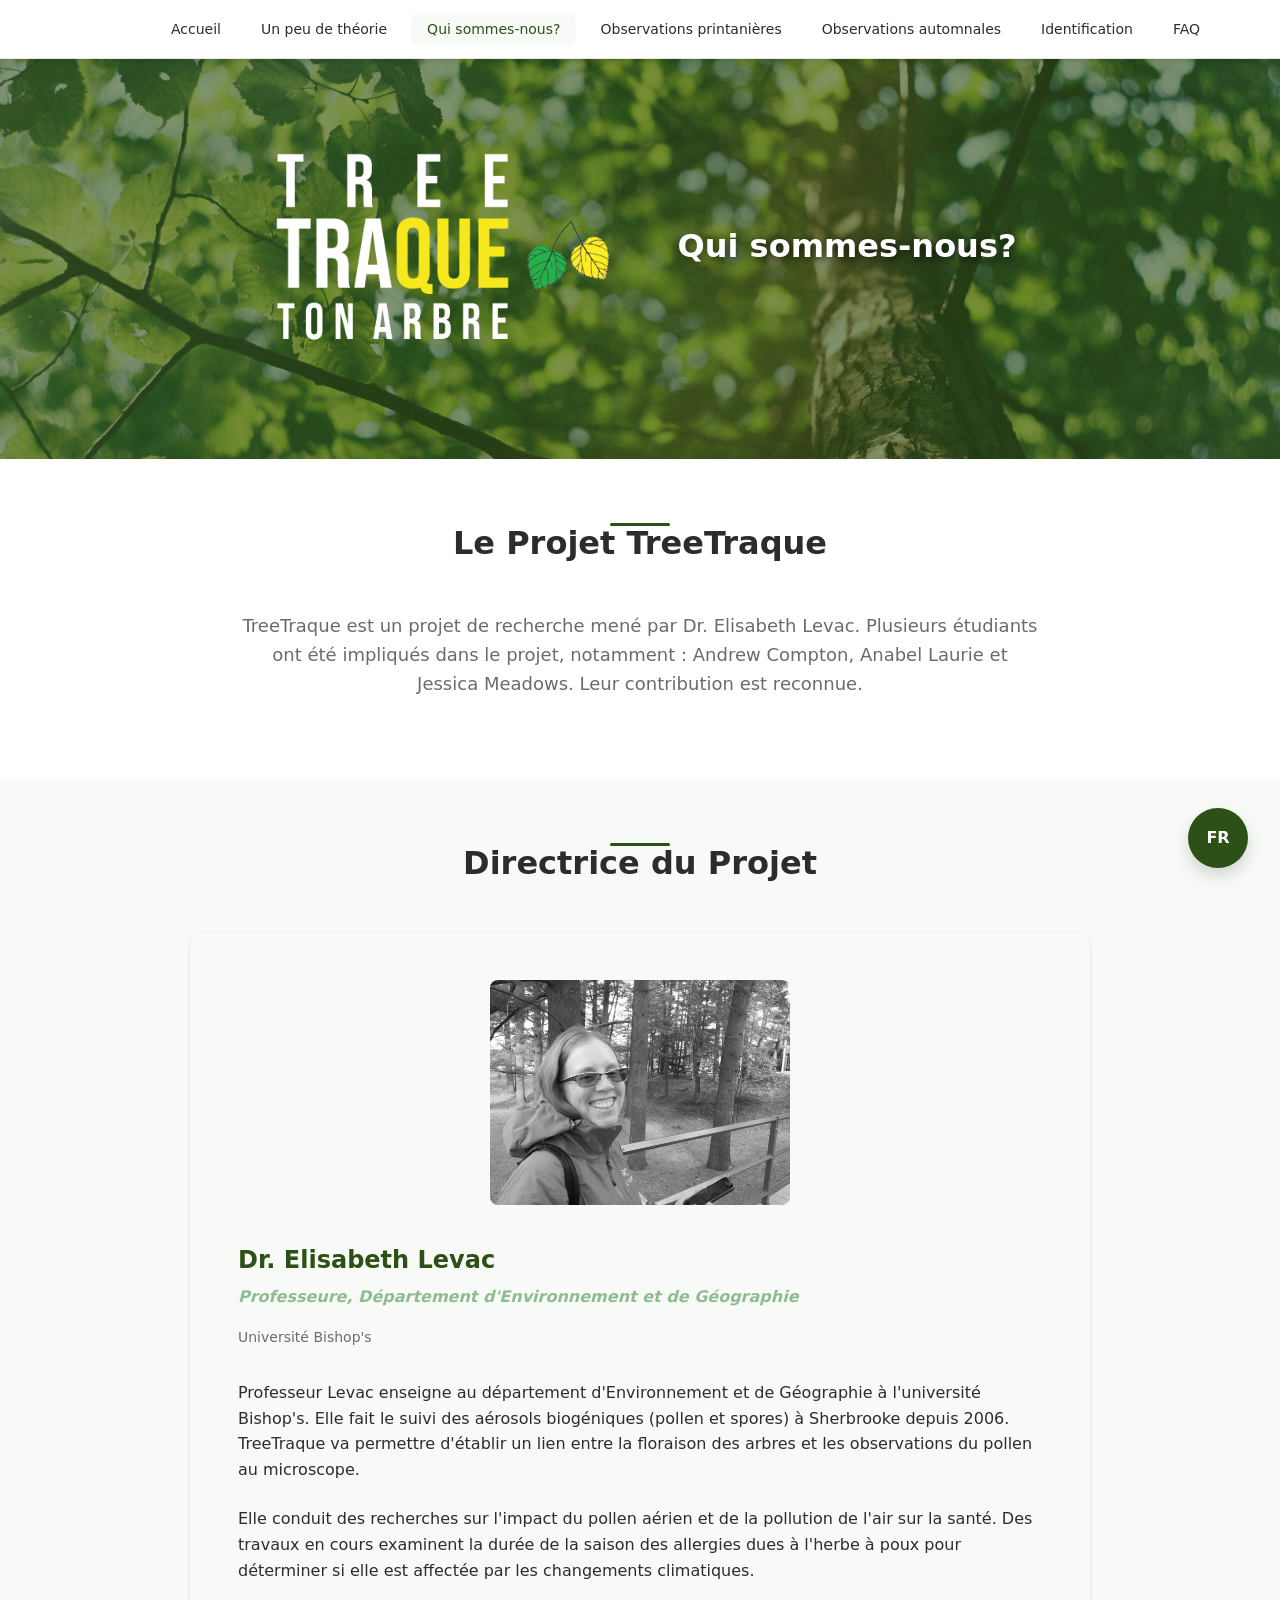
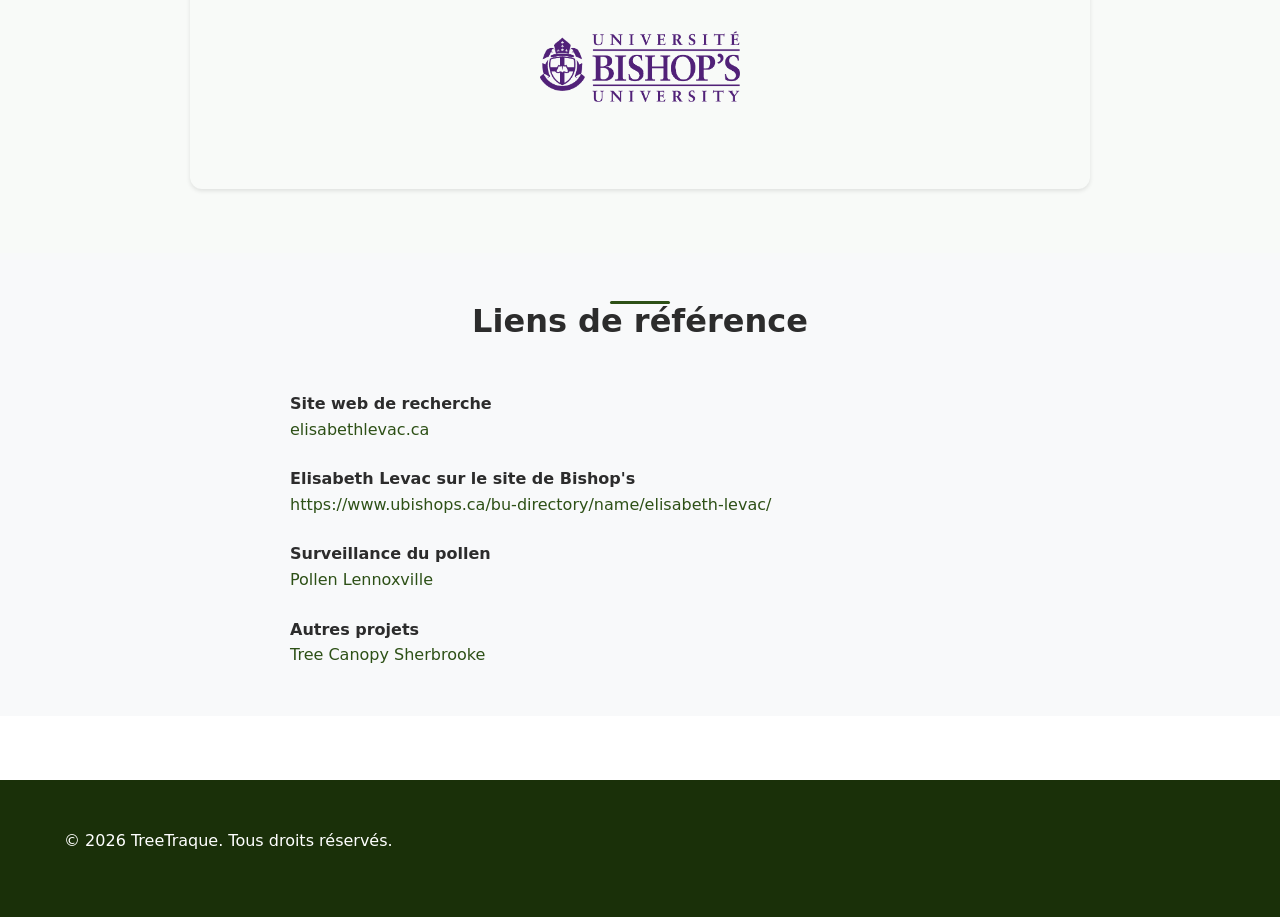
==== apropos.html @ e81f682d "Version de base terminée" ====
<!DOCTYPE html>
<html lang="fr" data-lang="fr">
<head>
    <meta charset="UTF-8">
    <meta name="viewport" content="width=device-width, initial-scale=1.0">
    <title data-i18n="about.page.title">Qui sommes-nous? - TreeTraque</title>
    <meta name="description" data-i18n="about.page.description" content="Découvrez l'équipe et l'organisation derrière TreeTraque, le projet de science participative sur la phénologie des arbres au Canada.">
    
    <!-- CSS -->
    <link rel="stylesheet" href="css/normalize.css">
    <link rel="stylesheet" href="css/style.css">
    <link rel="stylesheet" href="css/responsive.css">
</head>
<body>
    <!-- Header avec navigation -->
    <header class="main-header">
        <div class="container">
            <nav class="main-nav" role="navigation" aria-label="Navigation principale">
                <ul class="nav-list">
                    <li><a href="index.html" data-i18n="nav.home" class="nav-link">Accueil</a></li>
                    <li><a href="theorie.html" data-i18n="nav.theory" class="nav-link">Un peu de théorie</a></li>
                    <li><a href="apropos.html" data-i18n="nav.about" class="nav-link active">Qui sommes-nous?</a></li>
                    <li><a href="printemps.html" data-i18n="nav.spring" class="nav-link">Observations printanières</a></li>
                    <li><a href="automne.html" data-i18n="nav.autumn" class="nav-link">Observations automnales</a></li>
                    <li><a href="identification.html" data-i18n="nav.identification" class="nav-link">Identification</a></li>
                    <li><a href="faq.html" data-i18n="nav.faq" class="nav-link">FAQ</a></li>
                </ul>
                
                <!-- Menu hamburger pour mobile -->
                <button class="mobile-menu-toggle" aria-label="Ouvrir le menu">
                    <span></span>
                    <span></span>
                    <span></span>
                </button>
            </nav>
        </div>
    </header>

    <!-- Contenu principal -->
    <main class="main-content">
        <!-- Section Titre de page -->
        <section class="page-hero page-hero-about">
            <div class="container">
                <div class="hero-logo">
                    <img src="assets/images/TreeTraque_logo_principal.png" alt="TreeTraque">
                </div>
                <div class="hero-text-content">
                    <h1 data-i18n="about.title" class="page-title">Qui sommes-nous?</h1>
                </div>
            </div>
        </section>

        <!-- Section Projet -->
        <section class="mission-section">
            <div class="container">
                <h2 data-i18n="about.project.title" class="section-title">Le Projet TreeTraque</h2>
                <div class="mission-content">
                    <p data-i18n="about.project.description">
                        TreeTraque est un projet de recherche mené par Dr. Elisabeth Levac. Plusieurs étudiants ont été impliqués dans le projet, notamment : Andrew Compton, Anabel Laurie et Jessica Meadows. Leur contribution est reconnue.
                    </p>
                </div>
            </div>
        </section>

        <!-- Section Directrice du Projet -->
        <section class="team-section">
            <div class="container">
                <h2 data-i18n="about.director.title" class="section-title">Directrice du Projet</h2>
                <div class="team-content" style="max-width: 900px; margin: 0 auto;">
                    <div class="team-member-profile">
                        <!-- Photo de Dr. Levac -->
                        <div style="text-align: center; margin-bottom: var(--spacing-lg);">
                            <img src="assets/images/Levac.png" alt="Dr. Elisabeth Levac" style="max-width: 300px; width: 100%; height: auto; border-radius: 8px;">
                        </div>
                        
                        <h3 data-i18n="about.director.name">Dr. Elisabeth Levac</h3>
                        <p class="team-role" data-i18n="about.director.role">Professeure, Département d'Environnement et de Géographie</p>
                        <p class="team-affiliation" data-i18n="about.director.affiliation">Université Bishop's</p>
                        
                        <div style="margin-top: var(--spacing-lg);">
                            <p data-i18n="about.director.bio1">
                                Professeur Levac enseigne au département d'Environnement et de Géographie à l'université Bishop's. Elle fait le suivi des aérosols biogéniques (pollen et spores) à Sherbrooke depuis 2006. TreeTraque va permettre d'établir un lien entre la floraison des arbres et les observations du pollen au microscope.
                            </p>
                            
                            <p style="margin-top: var(--spacing-md);" data-i18n="about.director.bio2">
                                Elle conduit des recherches sur l'impact du pollen aérien et de la pollution de l'air sur la santé. Des travaux en cours examinent la durée de la saison des allergies dues à l'herbe à poux pour déterminer si elle est affectée par les changements climatiques.
                            </p>
                        </div>
                        
                        <!-- Logo Bishop's University -->
                        <div style="text-align: center; margin-top: var(--spacing-xl); margin-bottom: var(--spacing-lg);">
                            <img src="assets/images/BU.png" alt="Bishop's University" style="max-width: 200px; width: 100%; height: auto;">
                        </div>
                    </div>
                </div>
            </div>
        </section>

        <!-- Section Liens de référence -->
        <section class="links-section" style="background-color: var(--color-background-alt, #f8f9fa); padding: var(--spacing-xl) 0;">
            <div class="container">
                <h2 data-i18n="about.links.title" class="section-title">Liens de référence</h2>
                <div style="max-width: 700px; margin: 0 auto;">
                    <div style="display: flex; flex-direction: column; gap: var(--spacing-md);">
                        <div>
                            <strong data-i18n="about.links.website">Site web de recherche</strong><br>
                            <a href="https://elisabethlevac.ca" target="_blank" rel="noopener noreferrer">elisabethlevac.ca</a>
                        </div>
                        
                        <div>
                            <strong data-i18n="about.links.bishops">Elisabeth Levac sur le site de Bishop's</strong><br>
                            <a href="https://www.ubishops.ca/bu-directory/name/elisabeth-levac/" target="_blank" rel="noopener noreferrer">https://www.ubishops.ca/bu-directory/name/elisabeth-levac/</a>
                        </div>
                        
                        <div>
                            <strong data-i18n="about.links.pollen">Surveillance du pollen</strong><br>
                            <a href="https://pollenlennoxville.ca" target="_blank" rel="noopener noreferrer"><span data-i18n="about.links.pollen.name">Pollen Lennoxville</span></a>
                        </div>
                        
                        <div>
                            <strong data-i18n="about.links.other">Autres projets</strong><br>
                            <a href="https://www.treecanopysherbrooke.ca/" target="_blank" rel="noopener noreferrer"><span data-i18n="about.links.canopy">Tree Canopy Sherbrooke</span></a>
                        </div>
                    </div>
                </div>
            </div>
        </section>
    </main>

    <!-- Footer -->
    <footer class="main-footer">
        <div class="container">
            <div class="footer-content">
                <p data-i18n="footer.copyright">&copy; 2026 TreeTraque. Tous droits réservés.</p>
            </div>
        </div>
    </footer>

    <!-- Bouton de changement de langue (fixé en bas à droite) -->
    <div class="language-switcher" id="languageSwitcher">
        <button class="lang-btn" id="langToggle" aria-label="Changer de langue">
            <span class="lang-text" id="langText">FR</span>
        </button>
    </div>

    <!-- Scripts -->
    <script src="js/utils.js"></script>
    <script src="js/navigation.js"></script>
    <script src="js/main.js"></script>
</body>
</html>
---- css/style.css ----
/* ========================================
   TreeTraque - CSS Principal
   Site de science participative sur la phénologie des arbres
   ======================================== */

/* ========================================
   VARIABLES CSS
   ======================================== */
:root {
  /* Couleurs principales */
  --primary-color: #2d5016;
  --primary-light: #4a7c29;
  --primary-dark: #1a3009;
  --secondary-color: #8fbc8f;
  --accent-color: #ff6b35;
  
  /* Couleurs neutres */
  --text-dark: #2c2c2c;
  --text-light: #6b6b6b;
  --text-white: #ffffff;
  --bg-light: #f8faf8;
  --bg-white: #ffffff;
  --border-light: #e8e8e8;
  
  /* Typographie */
  --font-primary: 'Segoe UI', -apple-system, BlinkMacSystemFont, system-ui, sans-serif;
  --font-size-base: 16px;
  --font-size-sm: 14px;
  --font-size-lg: 18px;
  --font-size-xl: 24px;
  --font-size-2xl: 32px;
  --font-size-3xl: 48px;
  
  /* Espacement */
  --spacing-xs: 8px;
  --spacing-sm: 16px;
  --spacing-md: 24px;
  --spacing-lg: 32px;
  --spacing-xl: 48px;
  --spacing-2xl: 64px;
  
  /* Transitions */
  --transition-fast: 0.2s ease;
  --transition-normal: 0.3s ease;
  --transition-slow: 0.5s ease;
  
  /* Shadows */
  --shadow-sm: 0 2px 4px rgba(0, 0, 0, 0.1);
  --shadow-md: 0 4px 8px rgba(0, 0, 0, 0.12);
  --shadow-lg: 0 8px 16px rgba(0, 0, 0, 0.15);
  
  /* Border radius */
  --radius-sm: 4px;
  --radius-md: 8px;
  --radius-lg: 12px;
  --radius-full: 50px;
  
  /* Z-index */
  --z-header: 1000;
  --z-language-switcher: 1100;
  --z-modal: 2000;
}

/* ========================================
   RESET ET BASE
   ======================================== */
*,
*::before,
*::after {
  box-sizing: border-box;
}

html {
  scroll-behavior: smooth;
}

body {
  margin: 0;
  padding: 0;
  font-family: var(--font-primary);
  font-size: var(--font-size-base);
  line-height: 1.6;
  color: var(--text-dark);
  background-color: var(--bg-white);
}

/* ========================================
   TYPOGRAPHIE
   ======================================== */
h1, h2, h3, h4, h5, h6 {
  margin: 0 0 var(--spacing-md) 0;
  font-weight: 600;
  line-height: 1.3;
  color: var(--text-dark);
}

h1 {
  font-size: var(--font-size-3xl);
}

h2 {
  font-size: var(--font-size-2xl);
}

h3 {
  font-size: var(--font-size-xl);
}

p {
  margin: 0 0 var(--spacing-sm) 0;
  line-height: 1.6;
}

a {
  color: var(--primary-color);
  text-decoration: none;
  transition: color var(--transition-fast);
}

a:hover {
  color: var(--primary-light);
}

/* ========================================
   CONTENEUR PRINCIPAL
   ======================================== */
.container {
  max-width: 1200px;
  margin: 0 auto;
  padding: 0 var(--spacing-md);
}

@media (max-width: 768px) {
  .container {
    padding: 0 var(--spacing-sm);
  }
}

/* ========================================
   HEADER ET NAVIGATION
   ======================================== */
.main-header {
  background: var(--bg-white);
  border-bottom: 1px solid var(--border-light);
  box-shadow: var(--shadow-sm);
  position: sticky;
  top: 0;
  z-index: var(--z-header);
}

.main-header .container {
  display: flex;
  align-items: center;
  justify-content: center;
  padding-top: var(--spacing-sm);
  padding-bottom: var(--spacing-sm);
  flex-wrap: nowrap;
}

/* Navigation principale */
.main-nav {
  width: 100%;
  display: flex;
  justify-content: flex-end;
}

.main-nav .nav-list {
  display: flex;
  list-style: none;
  margin: 0;
  padding: 0;
  gap: var(--spacing-xs);
  flex-wrap: nowrap;
  align-items: center;
}

.nav-link {
  padding: var(--spacing-xs) var(--spacing-sm);
  font-weight: 500;
  color: var(--text-dark);
  border-radius: var(--radius-md);
  transition: all var(--transition-fast);
  position: relative;
  white-space: nowrap;
  font-size: 14px;
  text-decoration: none;
}

.nav-link:hover,
.nav-link.active {
  color: var(--primary-color);
  background-color: var(--bg-light);
}

/* Responsive navigation - réduction progressive */
@media (max-width: 1200px) {
  .nav-link {
    font-size: 13px;
    padding: var(--spacing-xs) 10px;
  }
  
  .main-nav .nav-list {
    gap: 4px;
  }
}

@media (max-width: 1000px) {
  .nav-link {
    font-size: 12px;
    padding: var(--spacing-xs) 8px;
  }
}

@media (max-width: 900px) {
  /* Raccourcir certains textes pour économiser l'espace */
  .nav-link[data-i18n="nav.identification"]::after {
    content: "ID";
  }
  .nav-link[data-i18n="nav.identification"] {
    font-size: 0;
  }
}

/* Menu mobile */
.mobile-menu-toggle {
  display: none;
  flex-direction: column;
  gap: 4px;
  background: none;
  border: none;
  cursor: pointer;
  padding: var(--spacing-xs);
  margin-left: var(--spacing-sm);
}

.mobile-menu-toggle span {
  width: 24px;
  height: 2px;
  background-color: var(--text-dark);
  transition: all var(--transition-fast);
}

@media (max-width: 768px) {
  .mobile-menu-toggle {
    display: flex;
  }
  
  .nav-list {
    position: absolute;
    top: 100%;
    left: 0;
    right: 0;
    background: var(--bg-white);
    flex-direction: column;
    padding: var(--spacing-md);
    box-shadow: var(--shadow-md);
    transform: translateY(-10px);
    opacity: 0;
    visibility: hidden;
    transition: all var(--transition-normal);
    gap: var(--spacing-xs);
  }
  
  .nav-list.active {
    transform: translateY(0);
    opacity: 1;
    visibility: visible;
  }
  
  .nav-link {
    font-size: var(--font-size-base);
    padding: var(--spacing-sm);
    text-align: center;
    border-radius: var(--radius-sm);
  }
  
  .mobile-menu-toggle.active span:nth-child(1) {
    transform: rotate(45deg) translate(6px, 6px);
  }
  
  .mobile-menu-toggle.active span:nth-child(2) {
    opacity: 0;
  }
  
  .mobile-menu-toggle.active span:nth-child(3) {
    transform: rotate(-45deg) translate(6px, -6px);
  }
}

/* ========================================
   SECTIONS PRINCIPALES
   ======================================== */
.main-content {
  min-height: calc(100vh - 200px);
}

section {
  padding: var(--spacing-2xl) 0;
}

.section-title {
  text-align: center;
  margin-bottom: var(--spacing-xl);
  position: relative;
}

.section-title::after {
  content: '';
  position: absolute;
  bottom: -var(--spacing-sm);
  left: 50%;
  transform: translateX(-50%);
  width: 60px;
  height: 3px;
  background-color: var(--primary-color);
  border-radius: var(--radius-sm);
}

/* ========================================
   PAGE HERO (pour les pages internes)
   ======================================== */
.page-hero {
  background: linear-gradient(135deg, var(--bg-light) 0%, var(--secondary-color) 100%);
  text-align: left;
  padding: var(--spacing-2xl) 0;
  margin-bottom: 0;
}

.page-hero .container {
  display: flex;
  align-items: center;
  gap: var(--spacing-2xl);
  justify-content: flex-start;
}

.page-title {
  font-size: var(--font-size-2xl);
  margin-bottom: var(--spacing-md);
  color: var(--primary-dark);
}

.page-subtitle {
  font-size: var(--font-size-lg);
  color: var(--text-light);
  max-width: 800px;
  margin: 0;
}

/* Hero spécifique à la page About avec image de fond */
.page-hero-about {
  background: linear-gradient(rgba(45, 80, 22, 0.6), rgba(45, 80, 22, 0.6)), 
              url('../assets/images/who_are_we.png') center/cover no-repeat;
  min-height: 400px;
  display: flex;
  align-items: center;
  justify-content: center;
}

.page-hero-about .page-title {
  color: var(--text-white);
  text-shadow: 2px 2px 8px rgba(0, 0, 0, 0.7);
}

.page-hero-about .page-subtitle {
  color: var(--text-white);
  text-shadow: 1px 1px 4px rgba(0, 0, 0, 0.7);
}

/* Hero spécifique à la page Théorie avec image de fond */
.page-hero-theory {
  background: linear-gradient(rgba(45, 80, 22, 0.6), rgba(45, 80, 22, 0.6)), 
              url('../assets/images/header_what_is_phenelogy.png') center/cover no-repeat;
  min-height: 400px;
  display: flex;
  align-items: center;
  justify-content: center;
}

.page-hero-theory .page-title {
  color: var(--text-white);
  text-shadow: 2px 2px 8px rgba(0, 0, 0, 0.7);
}

.page-hero-theory .page-subtitle {
  color: var(--text-white);
  text-shadow: 1px 1px 4px rgba(0, 0, 0, 0.7);
}

/* Hero spécifique à la page Printemps avec image de fond */
.page-hero-spring {
  background: linear-gradient(rgba(45, 80, 22, 0.6), rgba(45, 80, 22, 0.6)), 
              url('../assets/images/i_want_toget_involve.png') center/cover no-repeat;
  min-height: 400px;
  display: flex;
  align-items: center;
  justify-content: center;
}

.page-hero-spring .page-title {
  color: var(--text-white);
  text-shadow: 2px 2px 8px rgba(0, 0, 0, 0.7);
}

.page-hero-spring .page-subtitle {
  color: var(--text-white);
  text-shadow: 1px 1px 4px rgba(0, 0, 0, 0.7);
}

/* Hero spécifique à la page Automne avec image de fond */
.page-hero-autumn {
  background: linear-gradient(rgba(45, 80, 22, 0.6), rgba(45, 80, 22, 0.6)), 
              url('assets\images\autumn.jpg') center/cover no-repeat;
  min-height: 400px;
  display: flex;
  align-items: center;
  justify-content: center;
}

.page-hero-autumn .page-title {
  color: var(--text-white);
  text-shadow: 2px 2px 8px rgba(0, 0, 0, 0.7);
}

.page-hero-autumn .page-subtitle {
  color: var(--text-white);
  text-shadow: 1px 1px 4px rgba(0, 0, 0, 0.7);
}

/* Hero spécifique à la page FAQ avec image de fond */
.page-hero-faq {
  background: linear-gradient(rgba(45, 80, 22, 0.6), rgba(45, 80, 22, 0.6)), 
              url('../assets/images/FAQ.jpg') center/cover no-repeat;
  min-height: 400px;
  display: flex;
  align-items: center;
  justify-content: center;
}

.page-hero-faq .page-title {
  color: var(--text-white);
  text-shadow: 2px 2px 8px rgba(0, 0, 0, 0.7);
}

.page-hero-faq .page-subtitle {
  color: var(--text-white);
  text-shadow: 1px 1px 4px rgba(0, 0, 0, 0.7);
}

/* Hero spécifique à la page Identification avec image de fond */
.page-hero-identification {
  background: linear-gradient(rgba(45, 80, 22, 0.6), rgba(45, 80, 22, 0.6)), 
              url('../assets/images/identification.jpg') center/cover no-repeat;
  min-height: 400px;
  display: flex;
  align-items: center;
  justify-content: center;
}

.page-hero-identification .page-title {
  color: var(--text-white);
  text-shadow: 2px 2px 8px rgba(0, 0, 0, 0.7);
}

.page-hero-identification .page-subtitle {
  color: var(--text-white);
  text-shadow: 1px 1px 4px rgba(0, 0, 0, 0.7);
}

/* ========================================
   STYLES SPÉCIFIQUES PAGE THÉORIE
   ======================================== */
.theory-section {
  background-color: var(--bg-white);
}

.theory-content {
  max-width: 900px;
  margin: 0 auto;
  text-align: left;
}

.definition-box {
  background: linear-gradient(135deg, var(--bg-light) 0%, var(--secondary-color) 100%);
  padding: var(--spacing-xl);
  border-radius: var(--radius-lg);
  border-left: 4px solid var(--primary-color);
  text-align: left;
  box-shadow: var(--shadow-md);
  margin-bottom: var(--spacing-xl);
}

.definition-box h3 {
  color: var(--primary-color);
  margin-bottom: var(--spacing-sm);
  font-size: var(--font-size-xl);
}

.phenology-phases {
  display: grid;
  grid-template-columns: repeat(auto-fit, minmax(250px, 1fr));
  gap: var(--spacing-lg);
  margin-top: var(--spacing-xl);
}

.phase-card {
  background-color: var(--bg-light);
  padding: var(--spacing-lg);
  border-radius: var(--radius-lg);
  text-align: center;
  transition: transform var(--transition-normal);
}

.phase-card:hover {
  transform: translateY(-4px);
  box-shadow: var(--shadow-md);
}

.phase-card h3 {
  color: var(--primary-color);
  margin-bottom: var(--spacing-sm);
}

.climate-section {
  background-color: var(--bg-light);
}

.climate-content {
  max-width: 900px;
  margin: 0 auto;
  text-align: left;
}

.climate-impacts {
  display: grid;
  grid-template-columns: repeat(auto-fit, minmax(280px, 1fr));
  gap: var(--spacing-lg);
  margin-top: var(--spacing-xl);
}

.impact-item {
  background-color: var(--bg-white);
  padding: var(--spacing-lg);
  border-radius: var(--radius-lg);
  text-align: left;
  box-shadow: var(--shadow-sm);
  transition: transform var(--transition-normal);
}

.impact-item:hover {
  transform: translateY(-4px);
  box-shadow: var(--shadow-md);
}

.impact-item h3 {
  color: var(--primary-color);
  margin-bottom: var(--spacing-sm);
}

.citizen-science-section {
  background-color: var(--bg-white);
}

.citizen-content {
  max-width: 900px;
  margin: 0 auto;
  text-align: left;
}

.benefits-grid {
  display: grid;
  grid-template-columns: repeat(auto-fit, minmax(280px, 1fr));
  gap: var(--spacing-lg);
  margin-top: var(--spacing-xl);
}

.benefit-card {
  background-color: var(--bg-light);
  padding: var(--spacing-lg);
  border-radius: var(--radius-lg);
  text-align: center;
  transition: transform var(--transition-normal);
}

.benefit-card:hover {
  transform: translateY(-4px);
  box-shadow: var(--shadow-md);
}

.benefit-card h3 {
  color: var(--primary-color);
  margin-bottom: var(--spacing-sm);
}

.cta-section {
  background: linear-gradient(135deg, var(--primary-color) 0%, var(--primary-light) 100%);
  color: var(--text-white);
  text-align: center;
}

.cta-section .section-title {
  color: var(--text-white);
}

.cta-section .section-title::after {
  background-color: var(--text-white);
}

.cta-section p {
  color: rgba(255, 255, 255, 0.9);
  font-size: var(--font-size-lg);
  max-width: 600px;
  margin: 0 auto var(--spacing-xl) auto;
}

.cta-actions {
  display: flex;
  gap: var(--spacing-md);
  justify-content: center;
  flex-wrap: wrap;
}

/* Adaptations des boutons pour fond sombre */
.cta-section .btn-primary {
  background-color: var(--text-white);
  color: var(--primary-color);
  border-color: var(--text-white);
}

.cta-section .btn-primary:hover {
  background-color: var(--bg-light);
  border-color: var(--bg-light);
  color: var(--primary-color);
}

.cta-section .btn-secondary {
  background-color: transparent;
  color: var(--text-white);
  border-color: var(--text-white);
}

.cta-section .btn-secondary:hover {
  background-color: var(--text-white);
  color: var(--primary-color);
}

/* ========================================
   SECTION HERO
   ======================================== */
.hero-section {
  background: linear-gradient(135deg, var(--bg-light) 0%, var(--secondary-color) 100%);
  text-align: center;
  padding: var(--spacing-2xl) 0;
}

/* Hero avec vidéo en arrière-plan (page d'accueil uniquement) */
/* Section Hero avec vidéo en arrière-plan */
.hero-video {
  position: relative;
  overflow: hidden;
  min-height: 600px;
  height: 100vh;
  max-height: 900px;
  display: flex;
  align-items: center;
  /* Background color retirée pour ne pas masquer la vidéo */
  background: #2d5016; /* Couleur de secours si la vidéo ne charge pas */
}

/* Vidéo en arrière-plan */
.hero-video-bg {
  position: absolute;
  top: 50%;
  left: 50%;
  transform: translate(-50%, -50%);
  min-width: 100%;
  min-height: 100%;
  width: auto;
  height: auto;
  object-fit: cover;
  z-index: 0; /* Au-dessus du background mais sous l'overlay */
}

/* Overlay sombre pour améliorer la lisibilité du texte */
.hero-overlay {
  position: absolute;
  top: 0;
  left: 0;
  width: 100%;
  height: 100%;
  background: rgba(45, 80, 22, 0.35);
  z-index: 1; /* Au-dessus de la vidéo */
  pointer-events: none; /* Permet de cliquer à travers l'overlay */
}

/* Contenu Hero au-dessus de l'overlay */
.hero-video .container {
  position: relative;
  z-index: 10; /* Bien au-dessus de tout */
}

.hero-video .hero-content {
  position: relative;
  z-index: 10; /* Bien au-dessus de tout */
  display: flex;
  align-items: center;
  gap: var(--spacing-2xl);
  justify-content: flex-start;
}

/* Logo dans le Hero */
.hero-logo {
  flex-shrink: 0;
  width: 350px;
}

.hero-logo img {
  width: 100%;
  height: auto;
  display: block;
}

.hero-text-content {
  flex: 1;
  min-width: 0;
}

.hero-video .hero-title,
.hero-video .hero-subtitle {
  color: var(--text-white);
  text-shadow: 2px 2px 8px rgba(0, 0, 0, 0.7);
}

/* Responsive pour mobile */
@media (max-width: 768px) {
  .hero-video {
    min-height: 400px;
  }
  
  .hero-video .hero-content {
    flex-direction: column;
    align-items: flex-start;
    gap: var(--spacing-lg);
  }
  
  .hero-logo {
    width: 250px;
  }
  
  .page-hero .container {
    flex-direction: column;
    align-items: flex-start;
    gap: var(--spacing-md);
  }
}

.hero-title {
  font-size: var(--font-size-3xl);
  margin-bottom: var(--spacing-md);
  color: var(--primary-dark);
}

.hero-subtitle {
  font-size: var(--font-size-lg);
  color: var(--text-light);
  margin-bottom: var(--spacing-xl);
  max-width: 600px;
}

.hero-actions {
  display: flex;
  gap: var(--spacing-md);
  justify-content: flex-start;
  flex-wrap: wrap;
}

/* Boutons */
.btn {
  display: inline-flex;
  align-items: center;
  padding: var(--spacing-sm) var(--spacing-lg);
  font-size: var(--font-size-base);
  font-weight: 600;
  text-align: center;
  border-radius: var(--radius-full);
  text-decoration: none;
  transition: all var(--transition-normal);
  cursor: pointer;
  border: 2px solid transparent;
  min-width: 160px;
  justify-content: center;
}

.btn-primary {
  background-color: var(--primary-color);
  color: var(--text-white);
  border-color: var(--primary-color);
}

.btn-primary:hover {
  background-color: var(--primary-light);
  border-color: var(--primary-light);
  color: var(--text-white);
  transform: translateY(-2px);
  box-shadow: var(--shadow-md);
}

.btn-secondary {
  background-color: transparent;
  color: var(--primary-color);
  border-color: var(--primary-color);
}

.btn-secondary:hover {
  background-color: var(--primary-color);
  color: var(--text-white);
  transform: translateY(-2px);
  box-shadow: var(--shadow-md);
}

/* ========================================
   SECTION À PROPOS
   ======================================== */
.about-section {
  background-color: var(--bg-white);
}

.about-content {
  text-align: center;
}

.about-intro {
  font-size: var(--font-size-lg);
  margin-bottom: var(--spacing-xl);
  color: var(--text-light);
  max-width: 800px;
  margin-left: auto;
  margin-right: auto;
}

.about-features {
  display: grid;
  grid-template-columns: repeat(auto-fit, minmax(300px, 1fr));
  gap: var(--spacing-xl);
  margin-top: var(--spacing-xl);
}

.feature {
  padding: var(--spacing-lg);
  background-color: var(--bg-light);
  border-radius: var(--radius-lg);
  text-align: center;
  transition: transform var(--transition-normal);
}

.feature:hover {
  transform: translateY(-4px);
  box-shadow: var(--shadow-lg);
}

.feature h3 {
  color: var(--primary-color);
  margin-bottom: var(--spacing-sm);
}

/* ========================================
   SECTIONS PAGE D'ACCUEIL
   ======================================== */
.intro-section {
  background-color: var(--bg-white);
  text-align: center;
}

.intro-content {
  max-width: 800px;
  margin: 0 auto;
}

.intro-content p {
  font-size: var(--font-size-lg);
  color: var(--text-light);
  margin-bottom: var(--spacing-xl);
}

.intro-actions {
  display: flex;
  gap: var(--spacing-md);
  justify-content: center;
  flex-wrap: wrap;
}

.quick-links-section {
  background-color: var(--bg-light);
}

.quick-links {
  display: grid;
  grid-template-columns: repeat(auto-fit, minmax(300px, 1fr));
  gap: var(--spacing-xl);
  margin-top: var(--spacing-xl);
}

.quick-link {
  background-color: var(--bg-white);
  padding: var(--spacing-lg);
  border-radius: var(--radius-lg);
  text-align: center;
  box-shadow: var(--shadow-sm);
  transition: transform var(--transition-normal);
}

.quick-link:hover {
  transform: translateY(-4px);
  box-shadow: var(--shadow-md);
}

.quick-link h3 {
  margin-bottom: var(--spacing-sm);
}

.quick-link h3 a {
  color: var(--primary-color);
  text-decoration: none;
  transition: color var(--transition-fast);
}

.quick-link h3 a:hover {
  color: var(--primary-light);
}

.quick-link p {
  color: var(--text-light);
  margin: 0;
}

/* ========================================
   SECTION PARTICIPATION
   ======================================== */
.participate-section {
  background-color: var(--bg-light);
}

.steps {
  display: grid;
  grid-template-columns: repeat(auto-fit, minmax(300px, 1fr));
  gap: var(--spacing-xl);
  margin-top: var(--spacing-xl);
}

.step {
  background-color: var(--bg-white);
  padding: var(--spacing-lg);
  border-radius: var(--radius-lg);
  text-align: center;
  box-shadow: var(--shadow-sm);
  transition: transform var(--transition-normal);
}

.step:hover {
  transform: translateY(-4px);
  box-shadow: var(--shadow-md);
}

.step-number {
  width: 60px;
  height: 60px;
  background-color: var(--primary-color);
  color: var(--text-white);
  border-radius: var(--radius-full);
  display: flex;
  align-items: center;
  justify-content: center;
  font-size: var(--font-size-xl);
  font-weight: 700;
  margin: 0 auto var(--spacing-md) auto;
}

.step h3 {
  color: var(--primary-color);
  margin-bottom: var(--spacing-sm);
}

/* ========================================
   SECTION CONTACT
   ======================================== */
.contact-section {
  background-color: var(--bg-white);
}

.contact-content {
  text-align: center;
}

.contact-intro {
  font-size: var(--font-size-lg);
  margin-bottom: var(--spacing-xl);
  color: var(--text-light);
  max-width: 600px;
  margin-left: auto;
  margin-right: auto;
}

.contact-info {
  display: flex;
  gap: var(--spacing-xl);
  justify-content: center;
  flex-wrap: wrap;
}

.contact-item {
  display: flex;
  flex-direction: column;
  gap: var(--spacing-xs);
  text-align: center;
}

.contact-item strong {
  color: var(--primary-color);
}

/* ========================================
   FOOTER
   ======================================== */
.main-footer {
  background-color: var(--primary-dark);
  color: var(--text-white);
  padding: var(--spacing-xl) 0;
  margin-top: var(--spacing-2xl);
}

.footer-content {
  display: flex;
  justify-content: space-between;
  align-items: center;
  flex-wrap: wrap;
  gap: var(--spacing-md);
}

.footer-links {
  display: flex;
  gap: var(--spacing-md);
}

.footer-links a {
  color: var(--text-white);
  font-size: var(--font-size-sm);
  transition: opacity var(--transition-fast);
}

.footer-links a:hover {
  opacity: 0.8;
}

@media (max-width: 768px) {
  .footer-content {
    flex-direction: column;
    text-align: center;
  }
}

/* ========================================
   BOUTON DE CHANGEMENT DE LANGUE (FIXÉ)
   ======================================== */
.language-switcher {
  position: fixed;
  bottom: var(--spacing-lg);
  right: var(--spacing-lg);
  z-index: var(--z-language-switcher);
}

.lang-btn {
  width: 60px;
  height: 60px;
  background-color: var(--primary-color);
  color: var(--text-white);
  border: none;
  border-radius: var(--radius-full);
  font-size: var(--font-size-base);
  font-weight: 700;
  cursor: pointer;
  box-shadow: var(--shadow-lg);
  transition: all var(--transition-normal);
  display: flex;
  align-items: center;
  justify-content: center;
}

.lang-btn:hover {
  background-color: var(--primary-light);
  transform: translateY(-2px) scale(1.05);
  box-shadow: 0 12px 24px rgba(45, 80, 22, 0.3);
}

.lang-btn:active {
  transform: translateY(-1px) scale(1.02);
}

/* Animation d'entrée du bouton de langue */
@keyframes slideInUp {
  from {
    transform: translateY(100px);
    opacity: 0;
  }
  to {
    transform: translateY(0);
    opacity: 1;
  }
}

.language-switcher {
  animation: slideInUp var(--transition-slow) ease-out 1s both;
}

/* Responsive pour le bouton de langue */
@media (max-width: 768px) {
  .language-switcher {
    bottom: var(--spacing-md);
    right: var(--spacing-md);
  }
  
  .lang-btn {
    width: 50px;
    height: 50px;
    font-size: var(--font-size-sm);
  }
}

/* ========================================
   UTILITAIRES
   ======================================== */
.sr-only {
  position: absolute;
  width: 1px;
  height: 1px;
  padding: 0;
  margin: -1px;
  overflow: hidden;
  clip: rect(0, 0, 0, 0);
  white-space: nowrap;
  border: 0;
}

.text-center {
  text-align: center;
}

.mb-0 {
  margin-bottom: 0 !important;
}

/* ========================================
   ANIMATIONS
   ======================================== */
@keyframes fadeIn {
  from {
    opacity: 0;
    transform: translateY(20px);
  }
  to {
    opacity: 1;
    transform: translateY(0);
  }
}

.fade-in {
  animation: fadeIn var(--transition-slow) ease-out;
}

/* ========================================
   FOCUS ET ACCESSIBILITÉ
   ======================================== */
*:focus {
  outline: 2px solid var(--primary-color);
  outline-offset: 2px;
}

.nav-link:focus,
.btn:focus,
.lang-btn:focus {
  outline: 2px solid var(--accent-color);
  outline-offset: 2px;
}

/* ========================================
   PRINT STYLES
   ======================================== */
@media print {
  .main-header,
  .language-switcher {
    display: none !important;
  }
  
  .main-content {
    margin-top: 0 !important;
  }
  
  body {
    font-size: 12pt;
    line-height: 1.5;
  }
}

/* ========================================
   STYLES SPÉCIFIQUES AUX FORMULAIRES
   ======================================== */
.observation-form-section {
  background-color: var(--bg-light);
}

.form-container {
  max-width: 600px;
  margin: 0 auto;
}

.observation-form {
  background-color: var(--bg-white);
  padding: var(--spacing-xl);
  border-radius: var(--radius-lg);
  box-shadow: var(--shadow-sm);
}

.form-row {
  display: grid;
  grid-template-columns: 1fr 1fr;
  gap: var(--spacing-md);
  margin-bottom: var(--spacing-md);
}

.form-group {
  margin-bottom: var(--spacing-md);
}

.form-group label {
  display: block;
  font-weight: 600;
  margin-bottom: var(--spacing-xs);
  color: var(--primary-color);
}

.form-group input,
.form-group select,
.form-group textarea {
  width: 100%;
  padding: var(--spacing-sm);
  border: 1px solid var(--border-light);
  border-radius: var(--radius-sm);
  font-family: var(--font-primary);
  font-size: var(--font-size-base);
  transition: border-color var(--transition-fast);
}

.form-group input:focus,
.form-group select:focus,
.form-group textarea:focus {
  outline: none;
  border-color: var(--primary-color);
  box-shadow: 0 0 0 2px rgba(45, 80, 22, 0.1);
}

.form-group textarea {
  resize: vertical;
  min-height: 100px;
}

@media (max-width: 768px) {
  .form-row {
    grid-template-columns: 1fr;
  }
  
  .observation-form {
    padding: var(--spacing-md);
  }
}

/* ========================================
   STYLES SPÉCIFIQUES AUX PAGES
   ======================================== */
.instructions-section {
  background-color: var(--bg-white);
}

.instruction-grid {
  display: grid;
  grid-template-columns: repeat(auto-fit, minmax(280px, 1fr));
  gap: var(--spacing-lg);
  margin-top: var(--spacing-xl);
}

.instruction-card {
  background-color: var(--bg-light);
  padding: var(--spacing-lg);
  border-radius: var(--radius-lg);
  text-align: center;
  transition: transform var(--transition-normal);
}

.instruction-card:hover {
  transform: translateY(-4px);
  box-shadow: var(--shadow-md);
}

.instruction-card h3 {
  color: var(--primary-color);
  margin-bottom: var(--spacing-sm);
}

/* Styles pour la page identification */
.guide-section {
  background-color: var(--bg-white);
}

.guide-steps {
  display: grid;
  grid-template-columns: repeat(auto-fit, minmax(250px, 1fr));
  gap: var(--spacing-lg);
  margin-top: var(--spacing-xl);
}

.guide-step {
  text-align: center;
  padding: var(--spacing-lg);
}

.species-section {
  background-color: var(--bg-light);
}

.species-grid {
  display: grid;
  grid-template-columns: repeat(auto-fit, minmax(300px, 1fr));
  gap: var(--spacing-lg);
  margin-top: var(--spacing-xl);
}

.species-card {
  background-color: var(--bg-white);
  padding: var(--spacing-lg);
  border-radius: var(--radius-lg);
  box-shadow: var(--shadow-sm);
  transition: transform var(--transition-normal);
}

.species-card:hover {
  transform: translateY(-4px);
  box-shadow: var(--shadow-md);
}

.species-card h3 {
  color: var(--primary-color);
  margin-bottom: var(--spacing-sm);
}

.resources-section {
  background-color: var(--bg-white);
}

.resources-content {
  max-width: 800px;
  margin: 0 auto;
  text-align: left;
}

.resources-list {
  list-style: none;
  padding: 0;
  margin-top: var(--spacing-lg);
}

.resources-list li {
  padding: var(--spacing-sm) 0;
  border-bottom: 1px solid var(--border-light);
  position: relative;
  padding-left: var(--spacing-lg);
}

.resources-list li::before {
  content: '→';
  position: absolute;
  left: 0;
  color: var(--primary-color);
  font-weight: bold;
}

/* Styles pour la FAQ */
.faq-section {
  background-color: var(--bg-white);
}

.faq-list {
  max-width: 800px;
  margin: 0 auto;
}

.faq-item {
  background-color: var(--bg-light);
  border-radius: var(--radius-lg);
  margin-bottom: var(--spacing-md);
  overflow: hidden;
  box-shadow: var(--shadow-sm);
}

.faq-question {
  background-color: var(--primary-color);
  color: var(--text-white);
  padding: var(--spacing-md);
  margin: 0;
  cursor: pointer;
  transition: background-color var(--transition-fast);
}

.faq-question:hover {
  background-color: var(--primary-light);
}

.faq-answer {
  padding: var(--spacing-md);
  border-top: 1px solid var(--border-light);
}

.faq-answer p {
  margin: 0;
  line-height: 1.6;
}

/* Mission section pour apropos */
.mission-section {
  background-color: var(--bg-white);
}

.mission-content {
  max-width: 800px;
  margin: 0 auto;
  text-align: center;
}

.mission-content p {
  font-size: var(--font-size-lg);
  color: var(--text-light);
}

/* Section Équipe */
.team-section {
  background-color: var(--bg-light);
}

.team-grid {
  display: grid;
  grid-template-columns: repeat(auto-fit, minmax(300px, 1fr));
  gap: var(--spacing-xl);
  margin-top: var(--spacing-xl);
}

.team-member {
  background-color: var(--bg-white);
  padding: var(--spacing-lg);
  border-radius: var(--radius-lg);
  text-align: center;
  box-shadow: var(--shadow-sm);
  transition: transform var(--transition-normal);
}

.team-member:hover {
  transform: translateY(-4px);
  box-shadow: var(--shadow-md);
}

.team-member h3 {
  color: var(--primary-color);
  margin-bottom: var(--spacing-xs);
}

.team-role {
  font-weight: 600;
  color: var(--secondary-color);
  font-style: italic;
  margin-bottom: var(--spacing-sm);
}

.team-member-profile {
  background-color: var(--bg-light);
  padding: var(--spacing-xl);
  border-radius: var(--radius-lg);
  box-shadow: var(--shadow-sm);
}

.team-member-profile h3 {
  color: var(--primary-color);
  font-size: var(--font-size-xl);
  margin-bottom: var(--spacing-xs);
}

.team-affiliation {
  color: var(--text-light);
  font-size: var(--font-size-sm);
  margin-bottom: var(--spacing-md);
}

/* Section Objectifs */
.goals-section {
  background-color: var(--bg-white);
}

.goals-content {
  display: grid;
  grid-template-columns: repeat(auto-fit, minmax(300px, 1fr));
  gap: var(--spacing-xl);
  margin-top: var(--spacing-xl);
}

.goal-item {
  text-align: center;
  padding: var(--spacing-lg);
}

.goal-icon {
  font-size: 3rem;
  margin-bottom: var(--spacing-md);
}

.goal-item h3 {
  color: var(--primary-color);
  margin-bottom: var(--spacing-sm);
}

/* Section Partenaires */
.partners-section {
  background-color: var(--bg-light);
}

.partners-content {
  max-width: 800px;
  margin: 0 auto;
  text-align: center;
}

.partners-list {
  display: grid;
  grid-template-columns: repeat(auto-fit, minmax(250px, 1fr));
  gap: var(--spacing-lg);
  margin-top: var(--spacing-xl);
}

.partner-item {
  background-color: var(--bg-white);
  padding: var(--spacing-md);
  border-radius: var(--radius-lg);
  text-align: center;
  box-shadow: var(--shadow-sm);
  transition: transform var(--transition-normal);
}

.partner-item:hover {
  transform: translateY(-2px);
  box-shadow: var(--shadow-md);
}

.partner-item h4 {
  color: var(--primary-color);
  margin-bottom: var(--spacing-xs);
}

.partner-item p {
  color: var(--text-light);
  font-size: var(--font-size-sm);
  margin: 0;
}

/* ========================================
   FORMULAIRE D'OBSERVATION
   ======================================== */

.observation-form-section {
  padding: var(--spacing-2xl) 0;
  background-color: var(--bg-white);
}

.form-intro {
  background-color: #f8f9fa;
  padding: var(--spacing-lg);
  border-radius: 8px;
  margin-bottom: var(--spacing-xl);
}

.form-intro h2 {
  color: var(--text-dark);
  font-size: var(--font-size-xl);
  margin-bottom: var(--spacing-md);
}

.form-intro p {
  color: var(--text-light);
  line-height: 1.6;
  margin-bottom: var(--spacing-sm);
}

.disclaimer-box {
  background-color: #fff3cd;
  border-left: 4px solid #ffc107;
  padding: var(--spacing-md);
  margin-top: var(--spacing-md);
  border-radius: 4px;
}

.disclaimer-box h3 {
  color: #856404;
  font-size: var(--font-size-lg);
  margin-bottom: var(--spacing-sm);
}

.disclaimer-box p {
  color: #856404;
  margin: 0;
}

.observation-form {
  max-width: 800px;
  margin: 0 auto;
}

.form-group {
  margin-bottom: var(--spacing-lg);
}

.form-group label {
  display: block;
  font-weight: 600;
  color: var(--text-dark);
  margin-bottom: var(--spacing-xs);
}

.form-group label .required {
  color: #dc3545;
  margin-left: 4px;
}

.form-row {
  display: grid;
  grid-template-columns: 1fr 1fr;
  gap: var(--spacing-md);
}

.form-group input[type="text"],
.form-group input[type="email"],
.form-group input[type="date"],
.form-group select,
.form-group textarea {
  width: 100%;
  padding: 12px 16px;
  border: 1px solid #ced4da;
  border-radius: 4px;
  background-color: #f8f9fa;
  font-size: var(--font-size-base);
  font-family: var(--font-primary);
  transition: border-color var(--transition-fast), background-color var(--transition-fast);
}

.form-group input[type="text"]:focus,
.form-group input[type="email"]:focus,
.form-group input[type="date"]:focus,
.form-group select:focus,
.form-group textarea:focus {
  outline: none;
  border-color: #0d6efd;
  background-color: var(--bg-white);
}

.form-group textarea {
  resize: vertical;
  min-height: 120px;
}

.form-group .helper-text {
  font-size: var(--font-size-sm);
  color: var(--text-light);
  font-style: italic;
  margin-top: 4px;
  display: block;
}

.file-upload-wrapper {
  position: relative;
}

.file-upload-wrapper input[type="file"] {
  display: none;
}

.file-upload-label {
  display: inline-block;
  padding: 10px 20px;
  background-color: #e9ecef;
  border: 1px solid #ced4da;
  border-radius: 4px;
  cursor: pointer;
  font-size: var(--font-size-sm);
  transition: background-color var(--transition-fast);
}

.file-upload-label:hover {
  background-color: #dee2e6;
}

.location-grid {
  display: grid;
  grid-template-columns: 1fr;
  gap: var(--spacing-md);
  margin-bottom: var(--spacing-md);
}

.location-row {
  display: grid;
  grid-template-columns: 1fr 1fr;
  gap: var(--spacing-md);
}

.checkbox-group {
  display: flex;
  flex-direction: column;
  gap: var(--spacing-sm);
}

.checkbox-item {
  display: flex;
  align-items: flex-start;
  gap: var(--spacing-sm);
}

.checkbox-item input[type="checkbox"],
.checkbox-item input[type="radio"] {
  margin-top: 4px;
  width: 18px;
  height: 18px;
  cursor: pointer;
}

.checkbox-item label {
  cursor: pointer;
  font-weight: 400;
  margin-bottom: 0;
}

.consent-text {
  font-size: var(--font-size-sm);
  color: var(--text-light);
  line-height: 1.5;
}

.submit-button {
  display: inline-block;
  padding: 14px 32px;
  background-color: #0d6efd;
  color: var(--text-white);
  border: none;
  border-radius: 4px;
  font-size: var(--font-size-base);
  font-weight: 600;
  cursor: pointer;
  transition: background-color var(--transition-normal), transform var(--transition-fast);
}

.submit-button:hover {
  background-color: #0b5ed7;
  transform: translateY(-2px);
}

.submit-button:active {
  transform: translateY(0);
}

/* Responsive */
@media (max-width: 768px) {
  .form-row,
  .location-row {
    grid-template-columns: 1fr;
  }
  
  .observation-form-section {
    padding: var(--spacing-lg) 0;
  }
}
---- css/responsive.css ----
/* Ce fichier est intentionnellement laissé vide. */
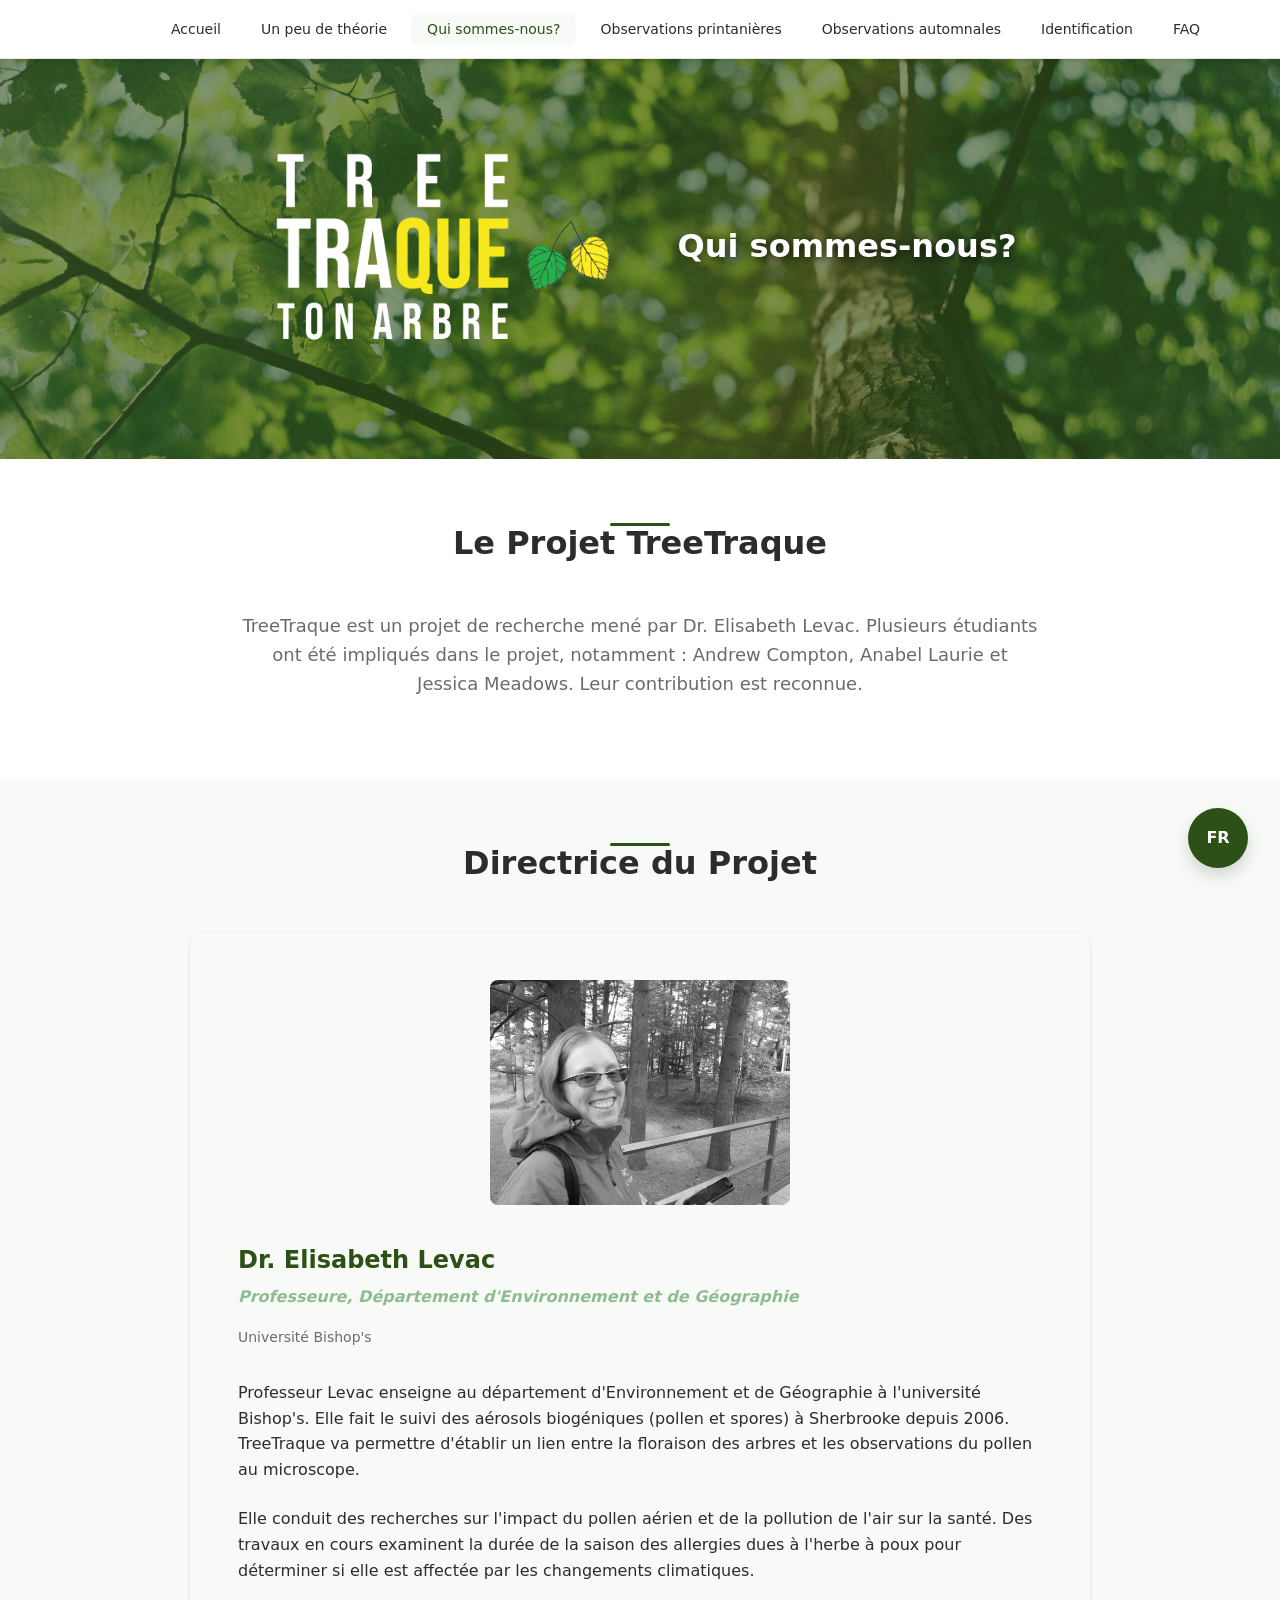
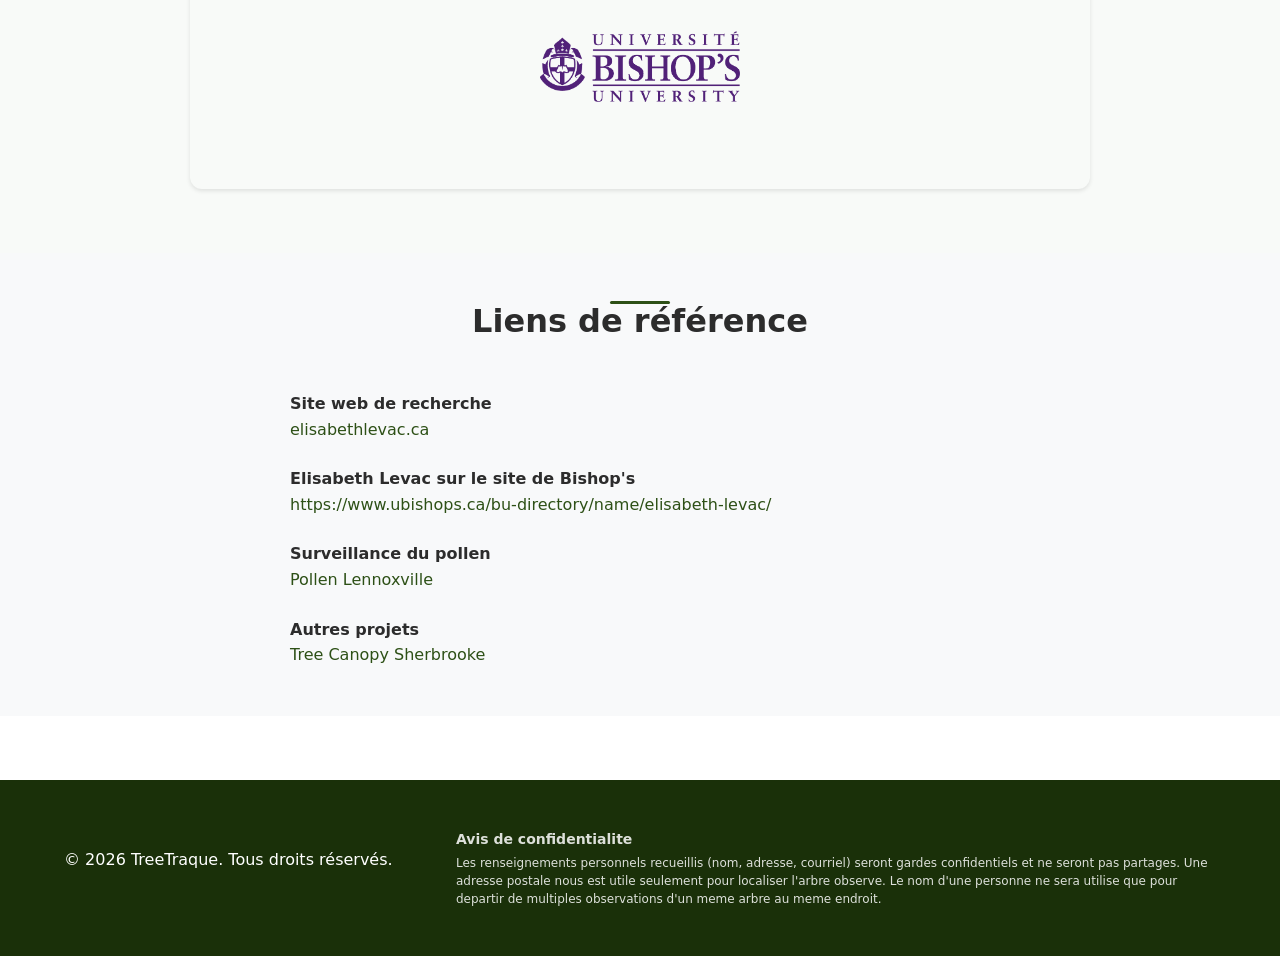
==== commit e010b2d3: "privacy" ====
--- a/apropos.html
+++ b/apropos.html
@@ -5,6 +5,7 @@
     <meta name="viewport" content="width=device-width, initial-scale=1.0">
     <title data-i18n="about.page.title">Qui sommes-nous? - TreeTraque</title>
     <meta name="description" data-i18n="about.page.description" content="Découvrez l'équipe et l'organisation derrière TreeTraque, le projet de science participative sur la phénologie des arbres au Canada.">
+    <link rel="icon" type="image/png" href="assets/images/miniatureTT.png">
     
     <!-- CSS -->
     <link rel="stylesheet" href="css/normalize.css">
@@ -132,6 +133,10 @@
         <div class="container">
             <div class="footer-content">
                 <p data-i18n="footer.copyright">&copy; 2026 TreeTraque. Tous droits réservés.</p>
+                <div class="footer-disclaimer">
+                    <p class="footer-disclaimer-title" data-i18n="footer.privacy.title">Avis de confidentialite</p>
+                    <p class="footer-disclaimer-text" data-i18n="footer.privacy.text">Les renseignements personnels recueillis (nom, adresse, courriel) seront gardes confidentiels et ne seront pas partages. Une adresse postale nous est utile seulement pour localiser l'arbre observe. Le nom d'une personne ne sera utilise que pour departir de multiples observations d'un meme arbre au meme endroit.</p>
+                </div>
             </div>
         </div>
     </footer>
--- a/css/style.css
+++ b/css/style.css
@@ -409,7 +409,7 @@
 /* Hero spécifique à la page Automne avec image de fond */
 .page-hero-autumn {
   background: linear-gradient(rgba(45, 80, 22, 0.6), rgba(45, 80, 22, 0.6)), 
-              url('assets\images\autumn.jpg') center/cover no-repeat;
+              url('../assets/images/autumn.jpg') center/cover no-repeat;
   min-height: 400px;
   display: flex;
   align-items: center;
@@ -1050,10 +1050,33 @@
   opacity: 0.8;
 }
 
+.footer-disclaimer {
+  max-width: 760px;
+  margin-left: auto;
+  opacity: 0.85;
+}
+
+.footer-disclaimer-title {
+  margin: 0 0 4px 0;
+  font-size: var(--font-size-sm);
+  font-weight: 600;
+}
+
+.footer-disclaimer-text {
+  margin: 0;
+  font-size: 12px;
+  line-height: 1.5;
+}
+
 @media (max-width: 768px) {
   .footer-content {
     flex-direction: column;
     text-align: center;
+  }
+
+  .footer-disclaimer {
+    margin-left: 0;
+    max-width: 100%;
   }
 }
 
